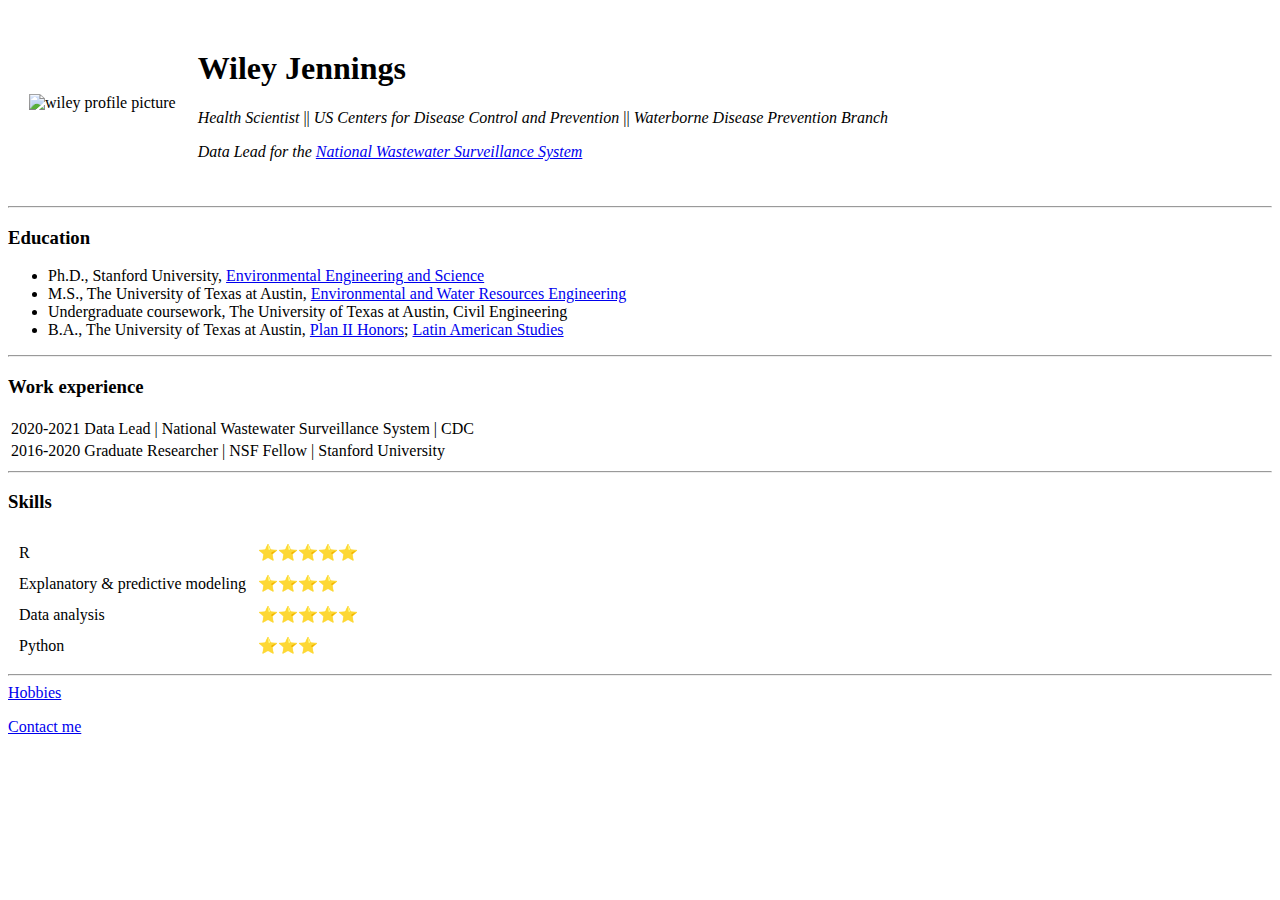
==== index.html @ 132f55b0 "Add initial CV files" ====
<!DOCTYPE html>
<html>
    <head>
        <meta charset="utf-8">
        <title>Wiley's personal site</title>
    </head>
    <body>
        <table cellspacing="20">
            <tr>
                <td>
                    <img src="Student Portraits_102819_CV_103_small.jpeg" height=200 alt="wiley profile picture">
                </td>
                <td>
                    <h1>Wiley Jennings</h1>
                    <p><em>Health Scientist</em> || <em>US Centers for Disease Control and Prevention</em> || <em>Waterborne Disease Prevention Branch</em></p>
                    <p><em>Data Lead for the <a href="https://www.cdc.gov/coronavirus/2019-ncov/cases-updates/wastewater-surveillance.html">National Wastewater Surveillance System</a></em></p>
                </td>
            </tr>
        </table>
        <hr>
        <h3>Education</h3>
        <ul>
            <li>Ph.D., Stanford University, <a href="https://cee.stanford.edu/">Environmental Engineering and Science</a></li>
            <li>M.S., The University of Texas at Austin, <a href="https://www.caee.utexas.edu/ewre">Environmental and Water Resources Engineering</a></li>
            <li>Undergraduate coursework, The University of Texas at Austin, Civil Engineering</li>
            <li>B.A., The University of Texas at Austin, <a href="https://liberalarts.utexas.edu/plan2/">Plan II Honors</a>; <a href="https://liberalarts.utexas.edu/llilas/">Latin American Studies</a></li>
        </ul>
        <hr>
        <h3>Work experience</h3>
        <table>
            <tr>
                <td>2020-2021</td>
                <td>Data Lead | National Wastewater Surveillance System | CDC</td>
            </tr>
            <tr>
                <td>2016-2020</td>
                <td>Graduate Researcher | NSF Fellow | Stanford University</td>
            </tr>
        </table>
        <hr>
        <h3>Skills</h3>
        <table cellspacing="10">
            <tr>
                <td>R</td>
                <td>⭐⭐⭐⭐⭐</td>
            </tr>
            <tr>
                <td>Explanatory & predictive modeling</td>
                <td>⭐⭐⭐⭐</td>
            </tr>
            <tr>
                <td>Data analysis</td>
                <td>⭐⭐⭐⭐⭐</td>
            </tr>
            <tr>
                <td>Python</td>
                <td>⭐⭐⭐</td>
            </tr>
        </table>
        <hr>
        <a href="hobbies.html">Hobbies</a>
        <p></p><a href="https://www.linkedin.com/in/wiley-jennings/">Contact me</a></p>
    </body>
</html>
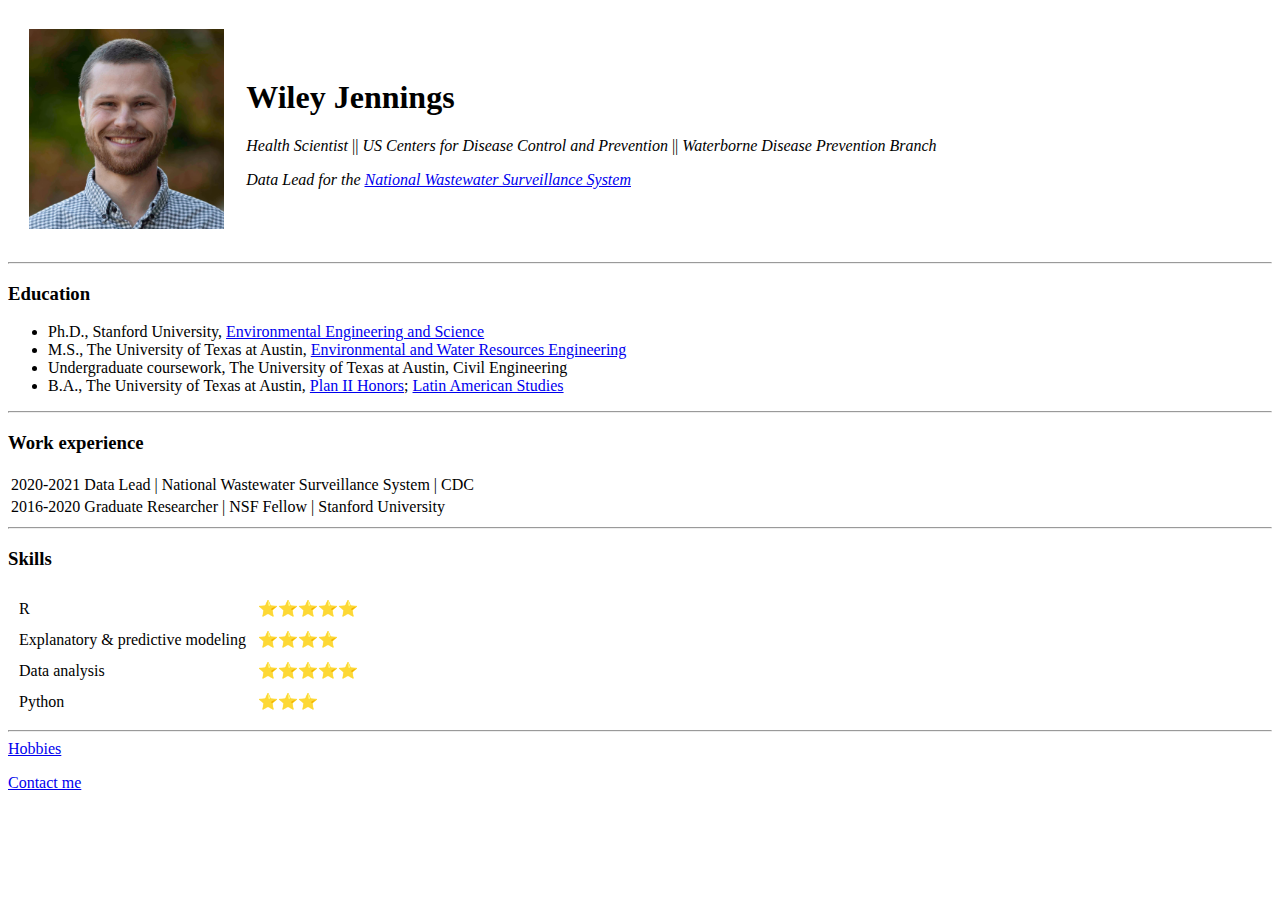
==== commit 3586855f: "updated image file names" ====
--- a/index.html
+++ b/index.html
@@ -8,7 +8,7 @@
         <table cellspacing="20">
             <tr>
                 <td>
-                    <img src="Student Portraits_102819_CV_103_small.jpeg" height=200 alt="wiley profile picture">
+                    <img src="wiley-profile.jpeg" height=200 alt="wiley profile picture">
                 </td>
                 <td>
                     <h1>Wiley Jennings</h1>
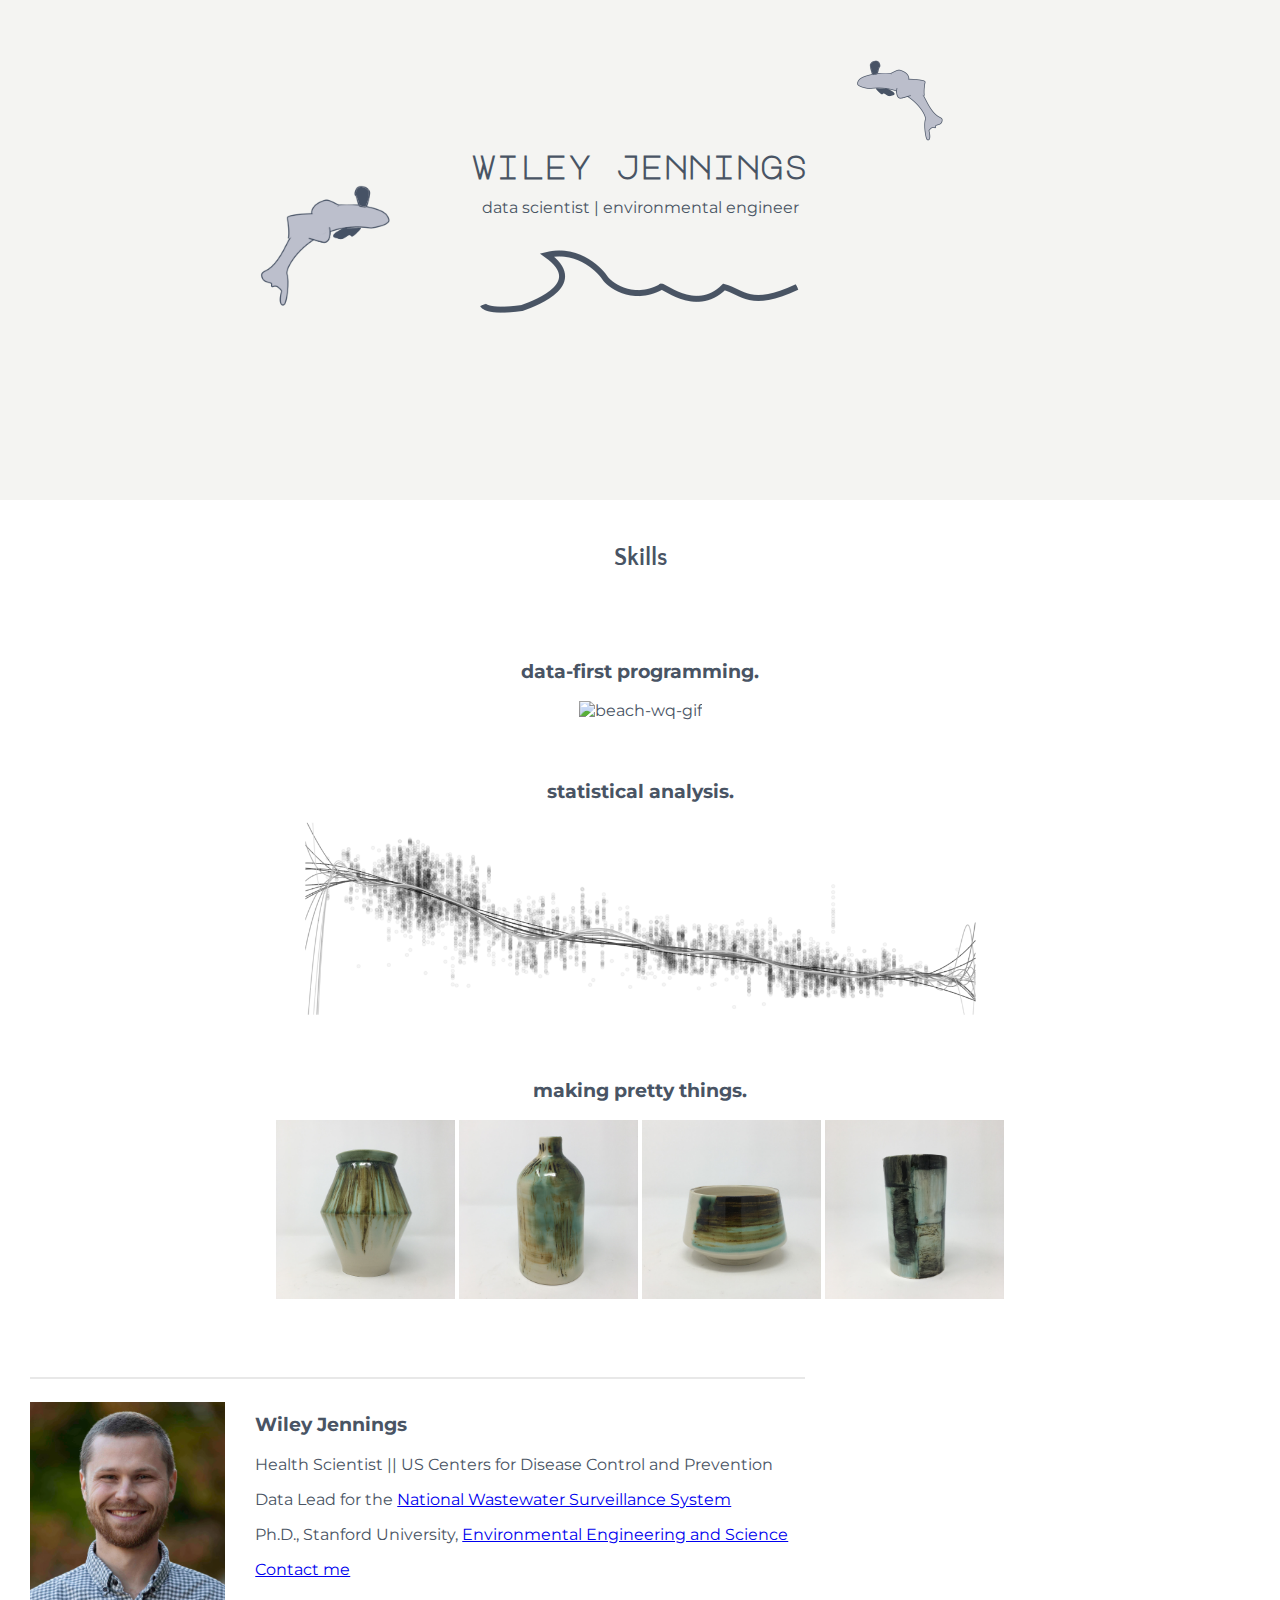
==== commit 4e97804d: "added styled website files" ====
--- a/index.html
+++ b/index.html
@@ -2,63 +2,48 @@
 <html>
     <head>
         <meta charset="utf-8">
-        <title>Wiley's personal site</title>
-    </head>
+        <title>Wiley</title>
+        <link rel="stylesheet" href="css/styles.css">
+        <link rel="icon" href="favicon.ico">
+        <link rel="preconnect" href="https://fonts.gstatic.com">
+        <link href="https://fonts.googleapis.com/css2?family=Major+Mono+Display&family=Montserrat&family=Quattrocento+Sans&display=swap" rel="stylesheet">
     <body>
-        <table cellspacing="20">
-            <tr>
-                <td>
-                    <img src="wiley-profile.jpeg" height=200 alt="wiley profile picture">
-                </td>
-                <td>
-                    <h1>Wiley Jennings</h1>
-                    <p><em>Health Scientist</em> || <em>US Centers for Disease Control and Prevention</em> || <em>Waterborne Disease Prevention Branch</em></p>
-                    <p><em>Data Lead for the <a href="https://www.cdc.gov/coronavirus/2019-ncov/cases-updates/wastewater-surveillance.html">National Wastewater Surveillance System</a></em></p>
-                </td>
-            </tr>
-        </table>
-        <hr>
-        <h3>Education</h3>
-        <ul>
-            <li>Ph.D., Stanford University, <a href="https://cee.stanford.edu/">Environmental Engineering and Science</a></li>
-            <li>M.S., The University of Texas at Austin, <a href="https://www.caee.utexas.edu/ewre">Environmental and Water Resources Engineering</a></li>
-            <li>Undergraduate coursework, The University of Texas at Austin, Civil Engineering</li>
-            <li>B.A., The University of Texas at Austin, <a href="https://liberalarts.utexas.edu/plan2/">Plan II Honors</a>; <a href="https://liberalarts.utexas.edu/llilas/">Latin American Studies</a></li>
-        </ul>
-        <hr>
-        <h3>Work experience</h3>
-        <table>
-            <tr>
-                <td>2020-2021</td>
-                <td>Data Lead | National Wastewater Surveillance System | CDC</td>
-            </tr>
-            <tr>
-                <td>2016-2020</td>
-                <td>Graduate Researcher | NSF Fellow | Stanford University</td>
-            </tr>
-        </table>
-        <hr>
-        <h3>Skills</h3>
-        <table cellspacing="10">
-            <tr>
-                <td>R</td>
-                <td>⭐⭐⭐⭐⭐</td>
-            </tr>
-            <tr>
-                <td>Explanatory & predictive modeling</td>
-                <td>⭐⭐⭐⭐</td>
-            </tr>
-            <tr>
-                <td>Data analysis</td>
-                <td>⭐⭐⭐⭐⭐</td>
-            </tr>
-            <tr>
-                <td>Python</td>
-                <td>⭐⭐⭐</td>
-            </tr>
-        </table>
-        <hr>
-        <a href="hobbies.html">Hobbies</a>
-        <p></p><a href="https://www.linkedin.com/in/wiley-jennings/">Contact me</a></p>
+        <div class="top-container">
+            <img class="top-fish" src="images/fish-left.png" alt="fish-image">
+            <h1>wiley jennings</h1>
+            <p>data scientist | environmental engineer</p>
+            <img class="bottom-fish" src="images/fish-right.png" alt="fish-image">
+            <img class="pelican" src="images/wave.png" alt="wave-image">
+        </div>
+        <div class="skills">
+            <h2>Skills</h2>
+            <div class="skill-row">
+                <h3>data-first programming.</h3>
+                <img class="img-beach" src="images/monthlyjittergrid_animbyyear.gif" alt="beach-wq-gif">
+                <p></p>
+            </div>
+            <div class="skill-row">
+                <h3>statistical analysis.</h3>
+                <img class="img-lines" src="images/linesDrawing.png" alt="">
+                <p></p>
+            </div>
+            <div class="skill-row">
+                <h3>making pretty things.</h3>
+                <img class="img-pottery" src="images/pretty-things/vase-wide.jpeg" alt="">
+                <img class="img-pottery" src="images/pretty-things/vase.jpeg" alt="">
+                <img class="img-pottery" src="images/pretty-things/chawan.jpeg" alt="">
+                <img class="img-pottery" src="images/pretty-things/vase-straight.jpeg" alt="">
+                <p></p>
+            </div>
+        </div>
+        <div class="contact-me">
+            <hr>
+            <img class="profile" src="images/wiley-profile.jpeg" alt="profile-pic">
+            <h3>Wiley Jennings</h3>
+            <p>Health Scientist || US Centers for Disease Control and Prevention</p>
+            <p>Data Lead for the <a href="https://www.cdc.gov/coronavirus/2019-ncov/cases-updates/wastewater-surveillance.html">National Wastewater Surveillance System</a></p>
+            <p>Ph.D., Stanford University, <a href="https://cee.stanford.edu/">Environmental Engineering and Science</a></p>
+            <p><a href="https://www.linkedin.com/in/wiley-jennings/">Contact me</a></p>
+        </div>
     </body>
 </html>--- a/css/styles.css
+++ b/css/styles.css
@@ -0,0 +1,93 @@
+
+hr {
+    border-style: none;
+    border-top-style: solid;
+    width: 62%;
+    border-color: #e8e8e8;
+    border-width: 2px;
+    padding-bottom: 15px;
+    margin-left: 0;
+}
+
+h1 {
+    margin-block-start: 0;
+    margin: 50px auto 0 auto;
+    font-family: 'Major Mono Display', monospace;
+    font-size: 2rem;
+}
+
+h2 {
+    font-family: 'Quattrocento Sans', sans-serif;
+    padding: 25px 0 25px 0;
+}
+
+h3 {
+    font-family: 'Montserrat', sans-serif;
+}
+
+body {
+    color: #495464;
+    margin: 0;
+    text-align: center;
+    font-family: 'Montserrat', sans-serif;
+}
+
+.top-container {
+    background-color: #f4f4f2;
+    padding-top: 100px;
+    position: relative;
+    height: 400px;
+}
+
+.middle-container {
+}
+
+.bottom-container {
+}
+
+.top-fish {
+    position: absolute;
+    top: 50px;
+    right: 330px;
+    height: 100px;
+}
+
+.bottom-fish {
+    position: absolute;
+    top: 170px;
+    left: 250px;
+    height: 150px;
+}
+
+.skill-row {
+    padding-top: 25px;
+    width: 70%;
+    margin: auto;
+}
+
+.img-lines {
+    width: 75%;
+}
+
+.img-beach {
+    height: 400px;
+}
+
+.img-pottery {
+    width: 20%;
+}
+
+.contact-me {
+    padding-top: 50px;
+    margin-left: 30px;
+    height: 250px;
+    text-align: left;
+}
+
+.profile {
+    float: left;
+    height: 200px;
+    margin-right: 30px;
+    buffer: 0 0 0 20%;
+    padding-bottom: 25px;
+}
